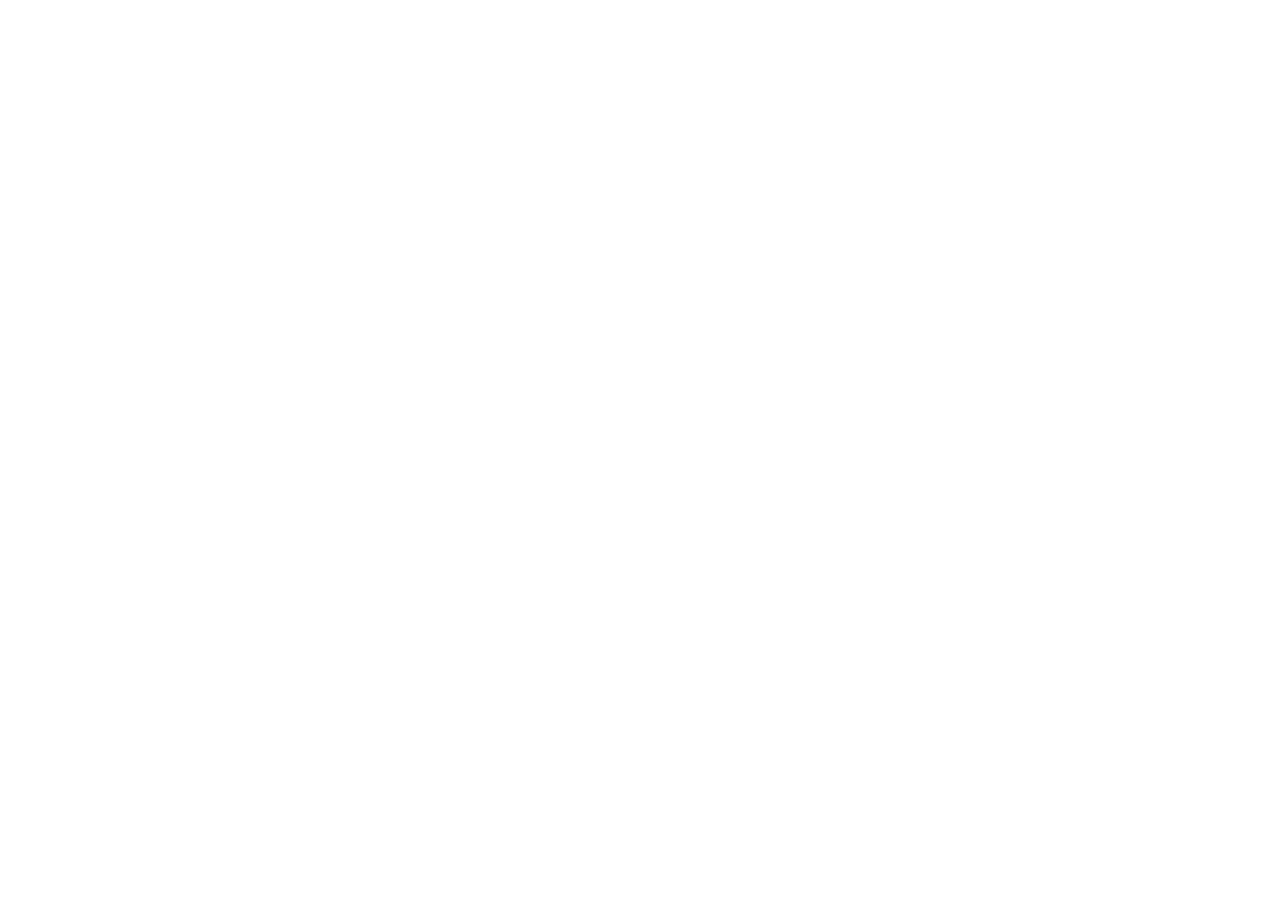
==== FL11_HW5/homework/index.html @ fe31f8c6 "create files for HW5" ====
<!DOCTYPE html>
<html lang="en">
<head>
  <meta charset="UTF-8">
  <meta name="viewport" content="width=device-width, initial-scale=1.0">
  <meta http-equiv="X-UA-Compatible" content="ie=edge">
  <link rel="stylesheet" href="css/styles.css">
  <link href='https://fonts.googleapis.com/css?family=Roboto:400,100,300,700&subset=latin,latin-ext' rel='stylesheet' type='text/css'>      
  <title>Responsive</title>
</head>
<body>
  <!-- Your code goes here -->
</body>
</html>
---- FL11_HW5/homework/css/styles.css ----
/*
 * Feel free to change name of colors if you need it
 * Feel free to add new colors if you need it
 */
:root {
  --bg-color--dark: #0b192f;
  --bg-color--header: #162b4d;
  --link: #fff;
  --link--hover: #b8b8b8;
  --bg-footer-color: #162b4d;;
}

body {
  font-family: roboto;
}
.post-1 {
	background: #B71757;
}
.post-2 {
	background: #0D7E71;
}
.post-3 {
	background: #b1660e;
}
.post-4 {
	background: #d12767;
}
.post-5 {
	background: #2d95bb;
}

/* Your styles go here */
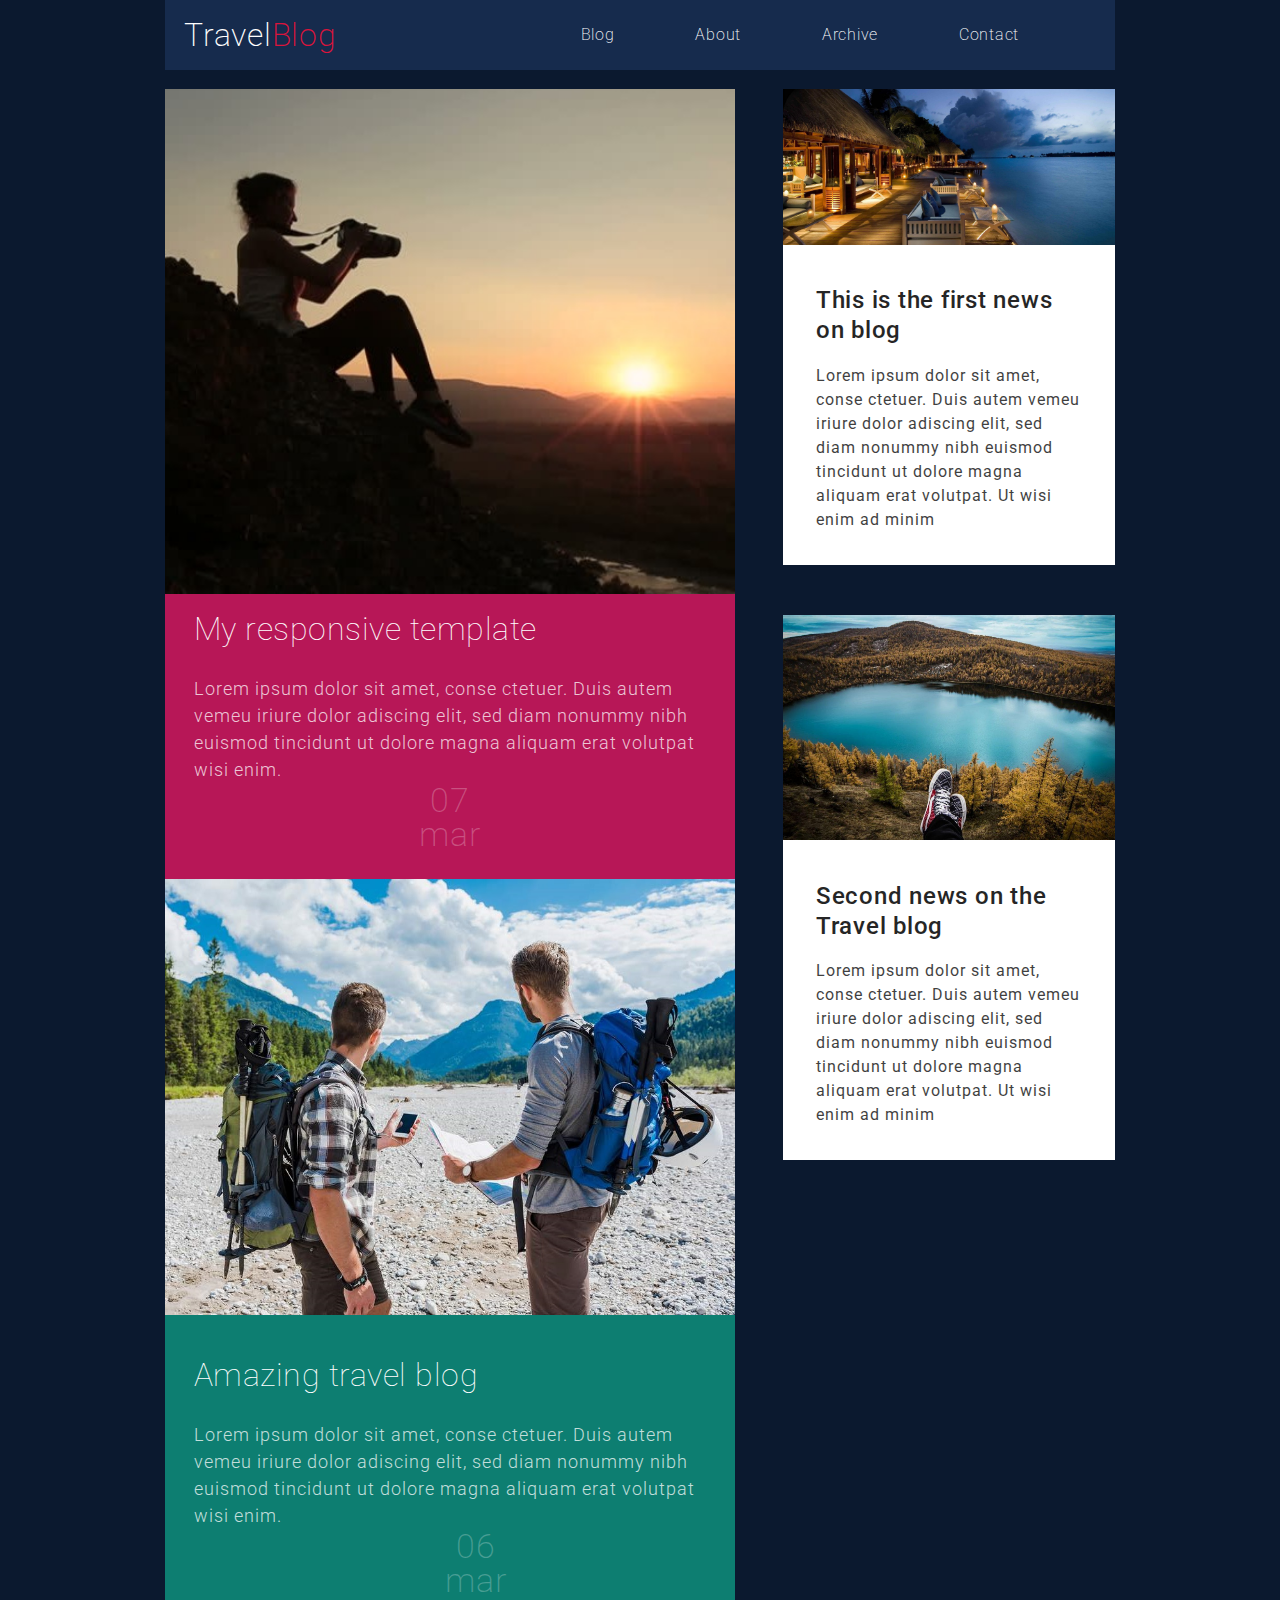
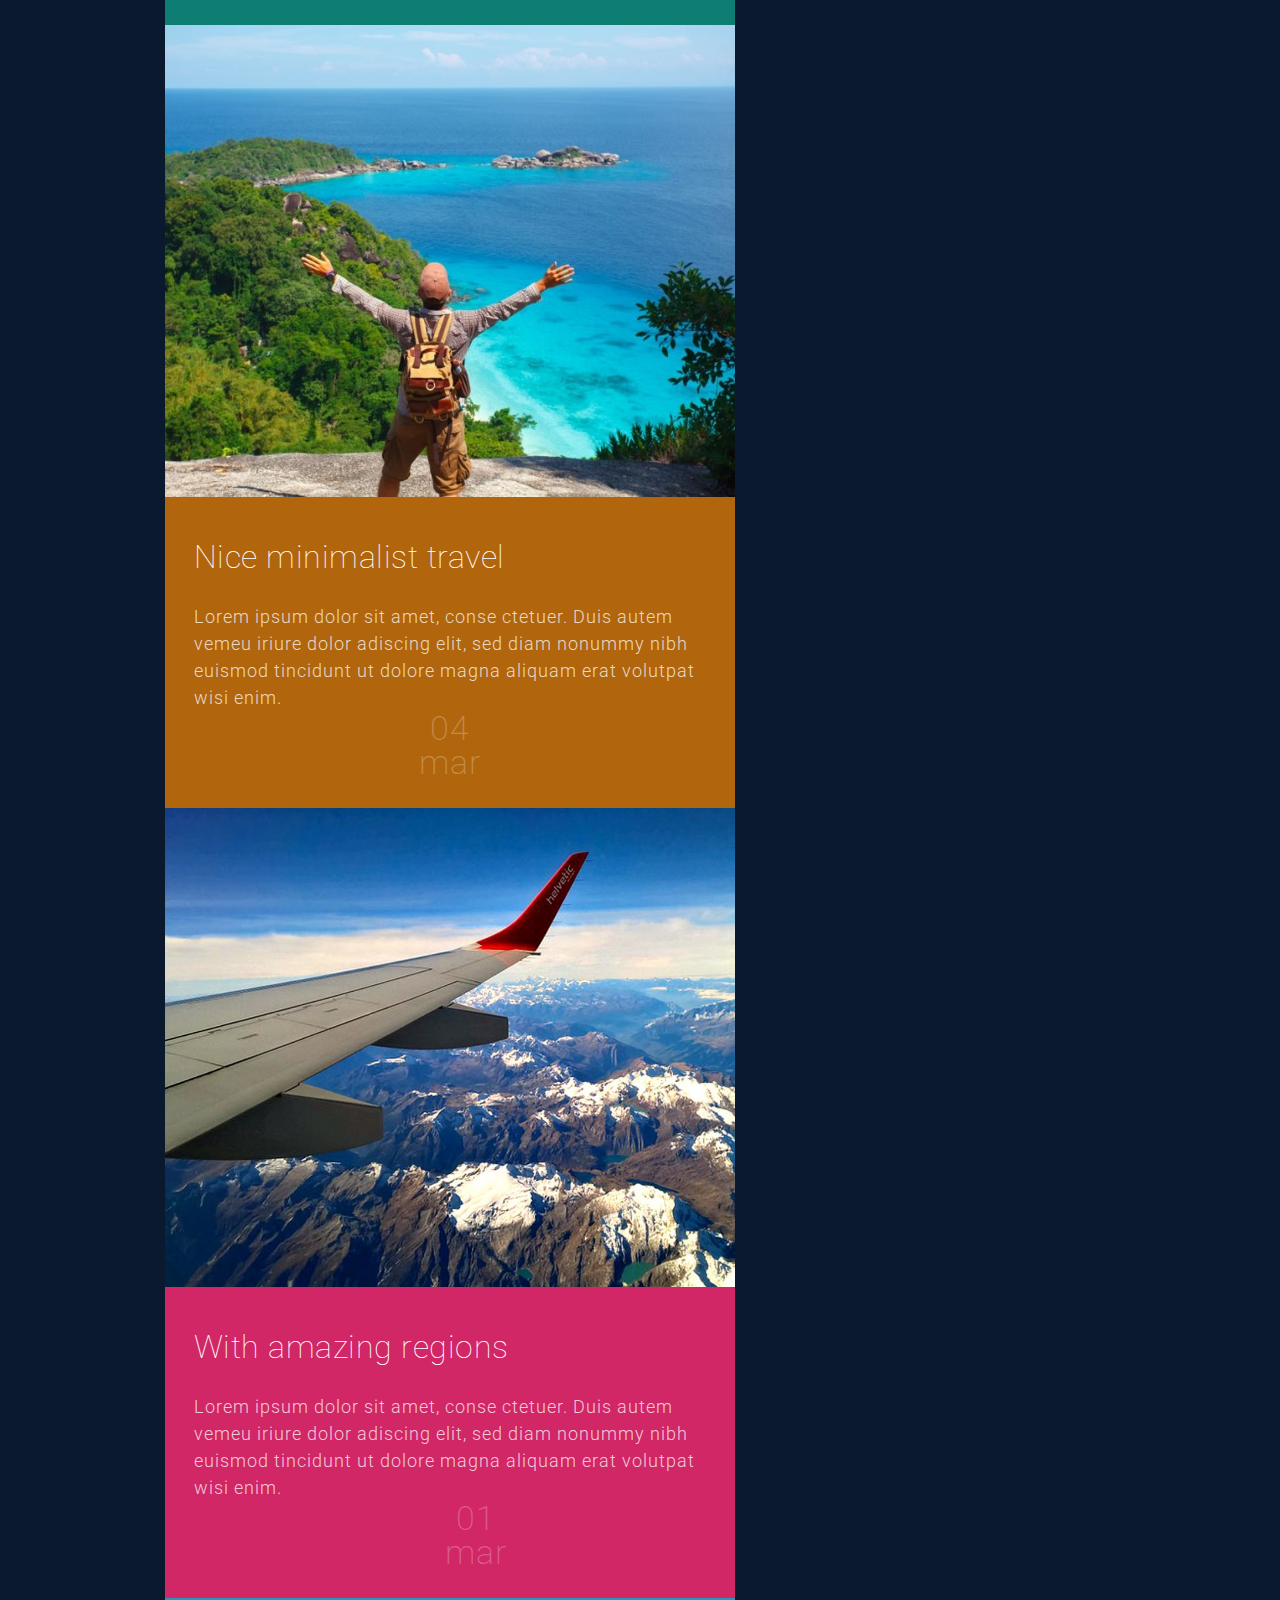
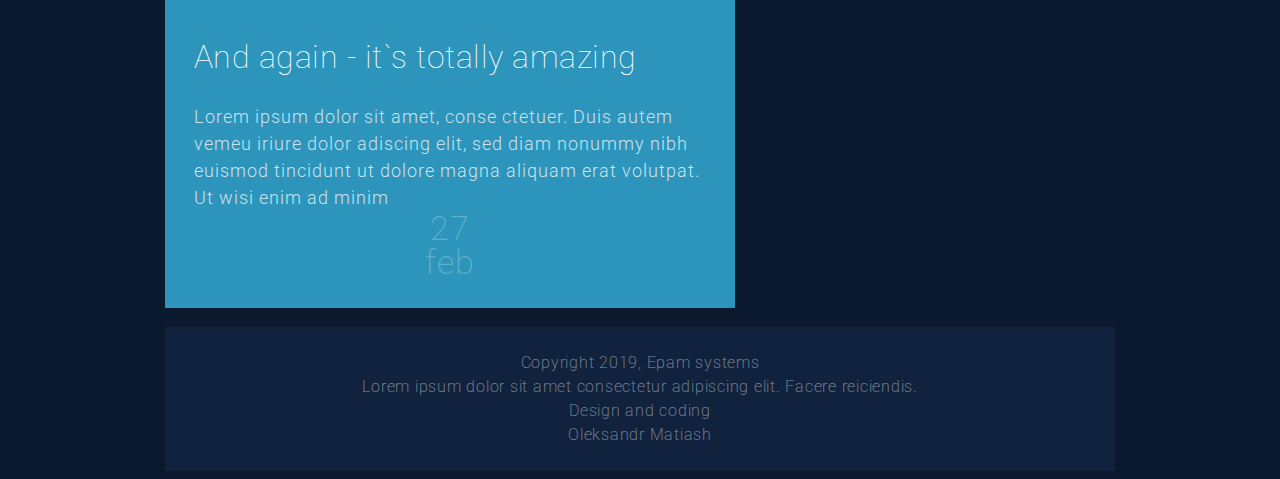
==== commit 57922962: "final HW5" ====
--- a/FL11_HW5/homework/index.html
+++ b/FL11_HW5/homework/index.html
@@ -1,5 +1,5 @@
 <!DOCTYPE html>
-<html lang="en">
+<html lang="zxx">
 <head>
   <meta charset="UTF-8">
   <meta name="viewport" content="width=device-width, initial-scale=1.0">
@@ -9,6 +9,120 @@
   <title>Responsive</title>
 </head>
 <body>
-  <!-- Your code goes here -->
+  <header>
+    <div class="logo">Travel<span>Blog</span></div>
+    <nav>
+      <ul>
+        <li><a href="#">Blog</a></li>
+        <li><a href="#">About</a></li>
+        <li><a href="#">Archive</a></li>
+        <li><a href="#">Contact</a></li>
+      </ul>
+    </nav>
+  </header>
+  <main>
+    <section class="content">
+      <div class="post post-1">
+        <div class="content-img">
+          <a href="#"></a>
+          <img src="img/post1.jpg" alt="My responsive template">
+        </div>
+        <div class="blog-text">
+          <h2><a href="#">My responsive template</a></h2>
+          <p>
+            Lorem ipsum dolor sit amet, conse ctetuer. Duis autem vemeu iriure dolor adiscing elit, sed diam nonummy
+            nibh euismod tincidunt ut dolore magna aliquam erat volutpat wisi enim.
+          </p>
+          <time datetime="2019-03-07">07<span>Mar</span></time>
+        </div>
+      </div>
+      <div class="post post-2">
+        <div class="content-img">
+          <a href="#"></a>
+          <img src="img/post2.jpg" alt="Amazing travel blog">
+        </div>
+        <div class="blog-text">
+          <h2><a href="#">Amazing travel blog</a></h2>
+          <p>
+            Lorem ipsum dolor sit amet, conse ctetuer. Duis autem vemeu iriure dolor adiscing elit, sed diam nonummy
+            nibh euismod tincidunt ut dolore magna aliquam erat volutpat wisi enim.
+          </p>
+          <time datetime="2019-03-06">06<span>Mar</span></time>
+        </div>
+      </div>
+      <div class="post post-3">
+        <div class="content-img">
+          <a href="#"></a>
+          <img src="img/post3.jpg" alt="Nice minimalist travel">
+        </div>
+        <div class="blog-text">
+          <h2><a href="#">Nice minimalist travel</a></h2>
+          <p>
+            Lorem ipsum dolor sit amet, conse ctetuer. Duis autem vemeu iriure dolor adiscing elit, sed diam nonummy
+            nibh euismod tincidunt ut dolore magna aliquam erat volutpat wisi enim.
+          </p>
+          <time datetime="2019-03-04">04<span>Mar</span></time>
+        </div>
+      </div>
+      <div class="post post-4">
+        <div class="content-img">
+          <a href="#"></a>
+          <img src="img/post4.jpg" alt="With amazing regions">
+        </div>
+        <div class="blog-text">
+          <h2><a href="#">With amazing regions</a></h2>
+          <p>
+            Lorem ipsum dolor sit amet, conse ctetuer. Duis autem vemeu iriure dolor adiscing elit, sed diam nonummy
+            nibh euismod tincidunt ut dolore magna aliquam erat volutpat wisi enim.
+          </p>
+          <time datetime="2019-03-01">01<span>Mar</span></time>
+        </div>
+      </div>
+      <div class="post post-5">
+        <div class="blog-text">
+          <h2><a href="#">And again - it`s totally amazing</a></h2>
+          <p>
+            Lorem ipsum dolor sit amet, conse ctetuer. Duis autem vemeu iriure dolor adiscing elit, sed diam nonummy
+            nibh euismod tincidunt ut dolore magna aliquam erat volutpat. Ut wisi enim ad minim
+          </p>
+          <time datetime="2019-02-27">27<span>Feb</span></time>
+        </div>
+      </div>
+    </section>
+    <div class="articles">
+      <article>
+        <img src="img/news1.jpg" alt="This is the first news on blog">
+        <div class="article-text">
+          <h2>This is the first news on blog</h2>
+          <p>
+            Lorem ipsum dolor sit amet, conse ctetuer. Duis autem vemeu iriure dolor adiscing elit, sed diam nonummy
+            nibh euismod tincidunt ut dolore magna aliquam erat volutpat. Ut wisi enim ad minim
+          </p>
+        </div>
+      </article>
+      <article>
+        <img src="img/news2.jpg" alt="Second news on the Travel blog">
+        <div class="article-text">
+          <h2>Second news on the Travel blog</h2>
+          <p>
+            Lorem ipsum dolor sit amet, conse ctetuer. Duis autem vemeu iriure dolor adiscing elit, sed diam nonummy
+            nibh euismod tincidunt ut dolore magna aliquam erat volutpat. Ut wisi enim ad minim
+          </p>
+        </div>
+      </article>
+    </div>
+  </main>
+  <footer>
+    <p>
+      Copyright 2019, Epam systems
+      <br>
+      Lorem ipsum dolor sit amet consectetur adipiscing elit. Facere reiciendis.
+    </p>
+    <p>
+      Design and coding
+      <br>
+      Oleksandr Matiash
+    </p>
+  </footer>
 </body>
 </html>
--- a/FL11_HW5/homework/css/styles.css
+++ b/FL11_HW5/homework/css/styles.css
@@ -1,18 +1,11 @@
-/*
- * Feel free to change name of colors if you need it
- * Feel free to add new colors if you need it
- */
-:root {
-  --bg-color--dark: #0b192f;
-  --bg-color--header: #162b4d;
-  --link: #fff;
-  --link--hover: #b8b8b8;
-  --bg-footer-color: #162b4d;;
-}
-
-body {
-  font-family: roboto;
-}
+/*:root {*/
+/*  --bg-color--dark: #0b192f;*/
+/*  --bg-color--header: #162b4d;*/
+/*  --link: #fff;*/
+/*  --link--hover: #b8b8b8;*/
+/*  --bg-footer-color: #162b4d;;*/
+/*}*/
+
 .post-1 {
 	background: #B71757;
 }
@@ -29,4 +22,347 @@
 	background: #2d95bb;
 }
 
-/* Your styles go here */
+
+* {
+    margin: 0;
+    padding: 0;
+}
+
+body {
+    max-width: 1400px;
+    color: #fff;
+    background-color: #0b192f;
+    font-family: Roboto, sans-serif;
+    margin-left: auto;
+    margin-right: auto;
+    line-height: 1.5em;
+    font-size: 16px;
+    font-weight: 200;
+    letter-spacing: 0.75px;
+}
+
+header {
+    max-width: 100%;
+    height: 70px;
+    background-color: #162b4d;
+    font-size: 2em;
+    display: flex;
+    justify-content: space-between;
+    align-items: center;
+    padding-left: 2%;
+}
+
+nav {
+    margin-right: 1.5em;
+}
+
+nav ul li {
+    display: inline-flex;
+    justify-content: space-between;
+    align-items: center;
+    height: 70px;
+    margin-right: 1.5rem;
+    position: relative;
+    cursor: pointer;
+}
+
+nav ul li a {
+    color: #fff;
+    font-size: 0.5em;
+    text-decoration: none;
+    padding-left: 1.5em;
+    padding-right: 1.5em;
+}
+
+nav ul li:hover {
+    background: #b8b8b83a;
+}
+
+.logo span {
+    color: crimson;
+}
+
+main {
+    margin: 3em 0 3em 0;
+    width: 100%;
+    display: flex;
+    flex-wrap: wrap;
+    justify-content: space-between;
+}
+
+img {
+    max-width: 100%;
+}
+
+section {
+    width: 73%;
+}
+
+.post {
+    display: flex;
+    flex-wrap: wrap;
+    overflow: hidden;
+}
+
+.content-img,
+.blog-text {
+    flex: 1 0 50%;
+}
+
+.post:nth-child(2n) {
+    flex-direction: row-reverse;
+}
+
+.content-img {
+    position: relative;
+    display: flex;
+    flex-wrap: wrap;
+    align-content: center;
+    box-sizing: border-box;
+}
+
+.content-img img {
+    width: 100%;
+    height: 100%;
+    object-fit: cover;
+}
+
+.content-img a {
+    width: 100%;
+    height: 100%;
+    position: absolute;
+}
+
+.blog-text {
+    box-sizing: border-box;
+    position: relative;
+    display: flex;
+    flex-wrap: wrap;
+    align-content: center;
+    justify-content: flex-start;
+    padding: 2em;
+}
+
+.post:nth-child(2n) .blog-text {
+    flex-direction: row-reverse;
+    text-align: right;
+}
+
+.blog-text h2 {
+    display: block;
+    width: 85%;
+    font-size: 64px;
+    font-weight: 100;
+    letter-spacing: 0.5px;
+    line-height: 1;
+    margin-top: 3%;
+    margin-bottom: 30px;
+}
+
+.blog-text h2 a {
+    color: white;
+    text-decoration: none;
+}
+
+.blog-text h2 a:hover {
+    color: rgba(255, 255, 255, 0.5);
+}
+
+.blog-text p {
+    width: 90%;
+    color: rgba(255, 255, 255, 0.75);
+    font-size: 18px;
+    font-weight: 300;
+    letter-spacing: 1px;
+    line-height: 1.5;
+}
+
+.blog-text time {
+    top: 5%;
+    right: 5%;
+    color: rgba(255, 255, 255, 0.25);
+    position: absolute;
+    font-size: 62px;
+    line-height: 1;
+    text-align: center;
+}
+
+.blog-text time span {
+    display: block;
+    font-size: 36px;
+    text-transform: lowercase;
+}
+
+.post:nth-child(2n) .blog-text time {
+    right: unset;
+    left: 5%;
+}
+
+.post-5 .blog-text p {
+    width: 100%;
+}
+
+.post-1 .content-img a:hover {
+    background-color: rgba(183, 23, 87, 0.5);
+}
+
+.post-2 .content-img a:hover {
+    background-color: rgba(13, 124, 111, 0.5);
+}
+
+.post-3 .content-img a:hover {
+    background-color: rgba(177, 102, 14, 0.5);
+}
+
+.post-4 .content-img a:hover {
+    background-color: rgba(209, 39, 103, 0.5);
+}
+
+.post-5 .content-img a:hover {
+    background-color: rgba(45, 149, 187, 0.5);
+}
+
+.articles {
+    width: 23%;
+    display: flex;
+    flex-direction: column;
+}
+
+.articles article {
+    background-color: white;
+    color: black;
+    margin-bottom: 15%;
+}
+
+.articles article img {
+    width: 100%;
+    height: auto;
+}
+
+.article-text {
+    box-sizing: border-box;
+    padding: 15%;
+}
+
+.article-text h2 {
+    font-weight: 500;
+    font-size: 1.5em;
+    line-height: 1.25;
+    margin-bottom: 7%;
+    opacity: 0.85;
+}
+
+.article-text p {
+    font-size: 16px;
+    font-weight: 400;
+    opacity: 0.75;
+    letter-spacing: 1px;
+}
+
+footer {
+    background-color: #162b4d;
+    display: flex;
+    justify-content: space-between;
+    align-items: center;
+    padding: 2rem;
+    opacity: 0.5;
+    margin-bottom: 0.5em;
+}
+
+@media (max-width: 1400px) {
+
+    body {
+        max-width: 950px;
+        width: unset;
+    }
+
+    main {
+        width: auto;
+        margin: 2% auto 2% auto;
+        display: flex;
+        flex-wrap: wrap;
+    }
+
+    section {
+        width: 60%;
+    }
+
+    .post,
+    .post:nth-child(2n),
+    .post:nth-child(2n) .blog-text,
+    .blog-text {
+        width: auto;
+        height: auto;
+        flex-direction: column;
+        text-align: left;
+        justify-content: flex-start;
+    }
+
+    .content-img a {
+        display: none;
+    }
+
+    .blog-text {
+        padding: 5%;
+    }
+
+    .blog-text h2 {
+        width: unset;
+        font-size: 2em;
+        text-align: left;
+    }
+
+    .blog-text p {
+        width: unset;
+        flex-direction: column;
+        align-items: center;
+        text-align: left;
+    }
+
+    .blog-text time {
+        position: relative;
+        width: 100%;
+        text-align: center;
+        font-size: 34px;
+        left: 0;
+        right: 0;
+    }
+
+    .blog-text time span {
+        font-size: 34px;
+    }
+
+    .articles {
+        width: 35%;
+    }
+
+    .article-text {
+        padding: 10%;
+    }
+
+    footer {
+        flex-direction: column;
+        justify-content: center;
+        text-align: center;
+        padding: 1.5em;
+    }
+}
+
+@media (max-width: 768px) {
+
+    body {
+        max-width: 90%;
+    }
+
+    section {
+        max-width: 95%;
+    }
+
+    .articles {
+        max-width: 95%;
+    }
+
+    .article-text {
+        padding: 7%;
+    }
+}